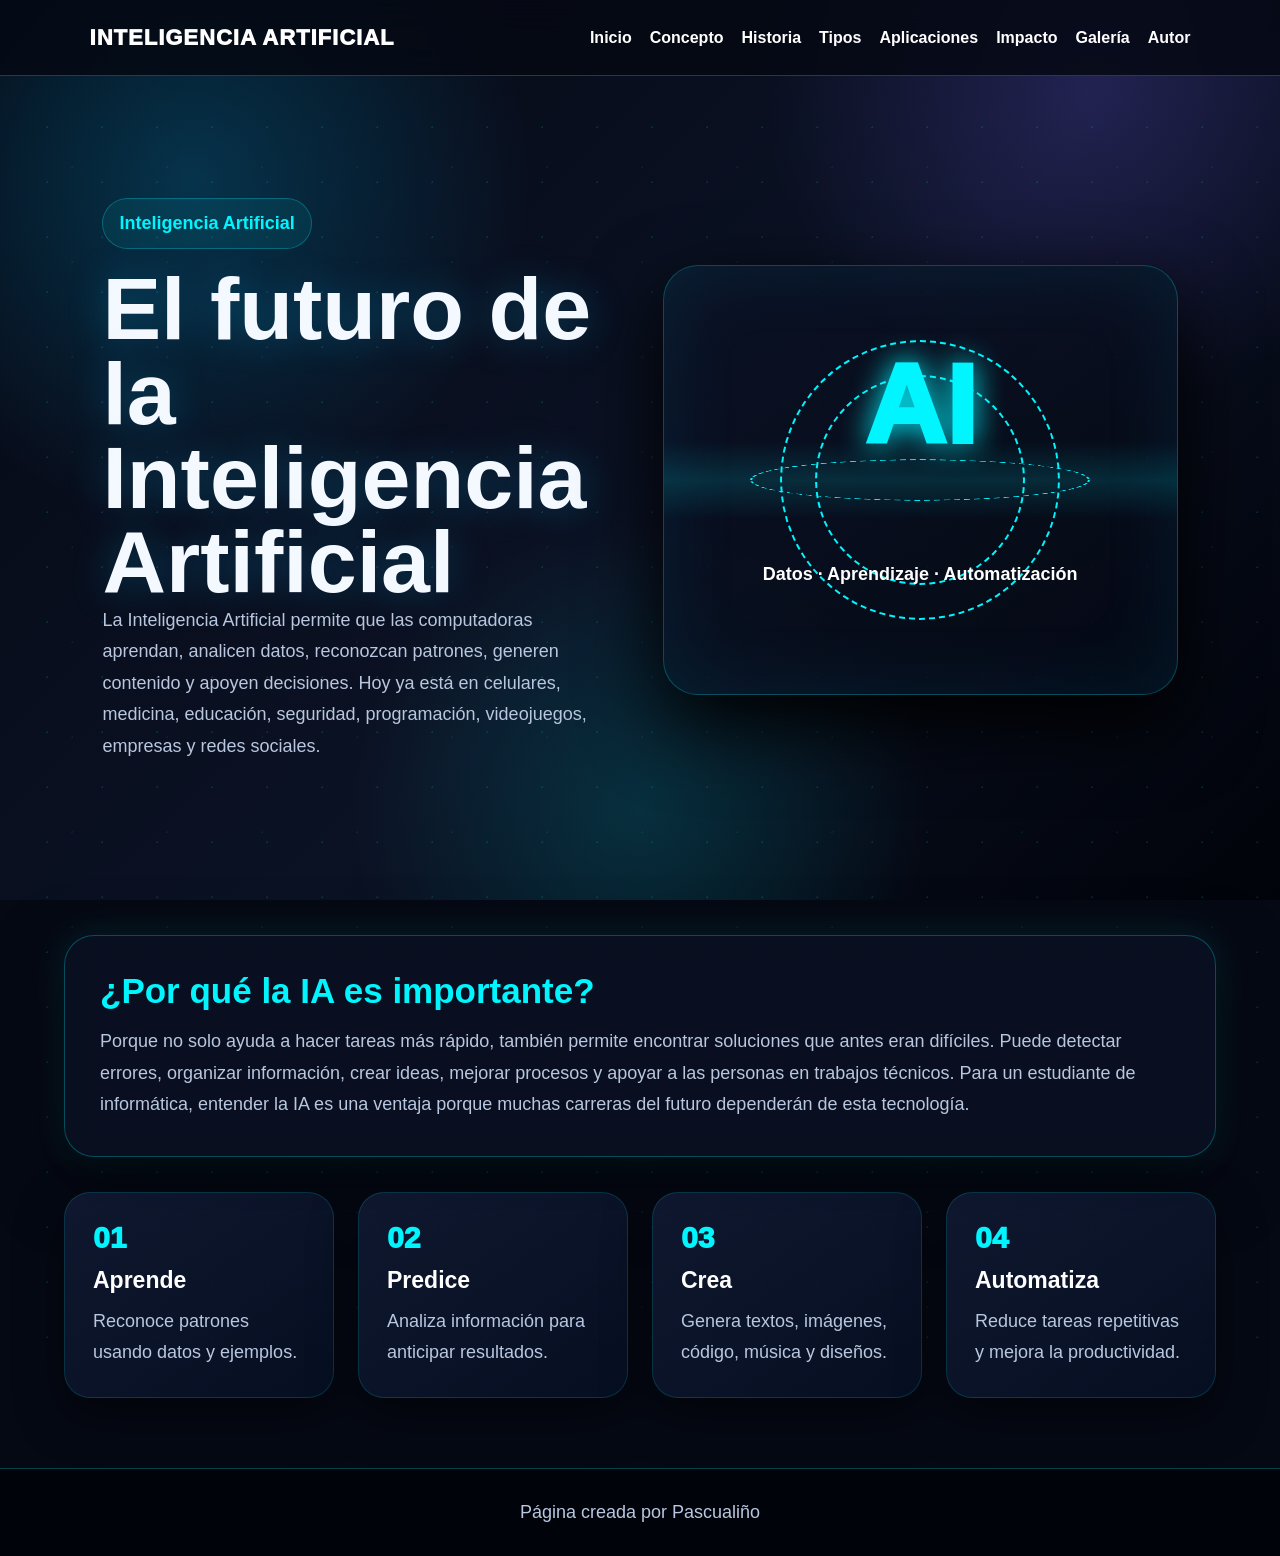
==== index.html @ 3aa1eaab "Add files via upload" ====
<!DOCTYPE html>
<html lang="es">
<head>
  <meta charset="UTF-8">
  <meta name="viewport" content="width=device-width, initial-scale=1.0">
  <title>Inicio | ErickAI</title>
  <link rel="stylesheet" href="estilos.css">
</head>
<body>
<div class="stars"></div>

<nav class="nav">
  <a class="brand" href="index.html">INTELIGENCIA ARTIFICIAL</a>
  <input type="checkbox" id="menu">
  <label for="menu" class="hamb">☰</label>
  <div class="links">
    <a href="index.html">Inicio</a>
    <a href="concepto.html">Concepto</a>
    <a href="historia.html">Historia</a>
    <a href="tipos.html">Tipos</a>
    <a href="aplicaciones.html">Aplicaciones</a>
    <a href="impacto.html">Impacto</a>
    <a href="galeria.html">Galería</a>
    <a href="autor.html">Autor</a>
  </div>
</nav>

<header class="hero">
  <section class="hero-text reveal">
    <p class="tag">Inteligencia Artificial</p>

    
    <h1>El futuro de la Inteligencia Artificial</h1>
    <p class="lead">
      La Inteligencia Artificial permite que las computadoras aprendan, analicen datos,
      reconozcan patrones, generen contenido y apoyen decisiones. Hoy ya está en celulares,
      medicina, educación, seguridad, programación, videojuegos, empresas y redes sociales.
    </p>
  </section>

  <section class="holo reveal">
    <div class="orbit orbit1"></div>
    <div class="orbit orbit2"></div>
    <div class="orbit orbit3"></div>
    <div class="core">AI</div>
    <div class="scan"></div>
    <p>Datos · Aprendizaje · Automatización</p>
  </section>
</header>

<main class="wrap">
  <section class="glass reveal">
    <h2>¿Por qué la IA es importante?</h2>
    <p>
      Porque no solo ayuda a hacer tareas más rápido, también permite encontrar soluciones
      que antes eran difíciles. Puede detectar errores, organizar información, crear ideas,
      mejorar procesos y apoyar a las personas en trabajos técnicos. Para un estudiante de
      informática, entender la IA es una ventaja porque muchas carreras del futuro dependerán
      de esta tecnología.
    </p>
  </section>

  <section class="stats reveal">
    <article><b>01</b><h3>Aprende</h3><p>Reconoce patrones usando datos y ejemplos.</p></article>
    <article><b>02</b><h3>Predice</h3><p>Analiza información para anticipar resultados.</p></article>
    <article><b>03</b><h3>Crea</h3><p>Genera textos, imágenes, código, música y diseños.</p></article>
    <article><b>04</b><h3>Automatiza</h3><p>Reduce tareas repetitivas y mejora la productividad.</p></article>
  </section>
</main>

<footer><p>Página creada por Pascualiño</p></footer>
</body>
</html>
---- estilos.css ----
*{margin:0;padding:0;box-sizing:border-box;font-family:Segoe UI,Arial,sans-serif}
:root{
  --bg:#050914;
  --panel:#0b1224cc;
  --panel2:#111a33;
  --text:#f4f8ff;
  --muted:#b8c7df;
  --blue:#00bfff;
  --cyan:#00f5ff;
  --violet:#7b61ff;
  --silver:#c0c7d1;
  --line:#00f5ff45;
}
body{background:var(--bg);color:var(--text);overflow-x:hidden}
body:before{
  content:"";position:fixed;inset:0;z-index:-4;
  background:radial-gradient(circle at 15% 20%,#00bfff38,transparent 26%),
  radial-gradient(circle at 85% 10%,#7b61ff35,transparent 24%),
  radial-gradient(circle at 50% 90%,#00f5ff25,transparent 28%),
  linear-gradient(135deg,#050914,#0b1224 55%,#01030a);
}
.stars:before,.stars:after{
  content:"";position:fixed;inset:-50%;z-index:-3;
  background-image:radial-gradient(#00f5ff 1px,transparent 1px);
  background-size:55px 55px;opacity:.14;animation:move 22s linear infinite;
}
.stars:after{background-size:95px 95px;opacity:.08;animation-duration:38s}
@keyframes move{to{transform:translate(150px,150px)}}
.nav{
  position:fixed;top:0;left:0;width:100%;height:76px;z-index:50;
  display:flex;justify-content:space-between;align-items:center;padding:0 7%;
  background:#050914d8;border-bottom:1px solid var(--line);backdrop-filter:blur(18px)
}
.brand{color:white;text-decoration:none;font-size:22px;font-weight:1000;letter-spacing:1px}
.brand span{color:var(--cyan);text-shadow:0 0 18px var(--cyan)}
.hex{display:inline-block;animation:pulse 2s infinite}
.links{display:flex;gap:18px}
.links a{color:white;text-decoration:none;font-weight:800;position:relative}
.links a:after{content:"";position:absolute;left:0;bottom:-8px;width:0;height:3px;background:linear-gradient(90deg,var(--cyan),var(--violet));box-shadow:0 0 14px var(--cyan);transition:.3s}
.links a:hover:after{width:100%}
#menu,.hamb{display:none}
.hero{
  min-height:100vh;padding:120px 8% 60px;display:grid;grid-template-columns:1fr 1fr;gap:45px;align-items:center
}
.tag{display:inline-block;color:var(--cyan);border:1px solid var(--line);background:#00f5ff12;padding:9px 16px;border-radius:999px;font-weight:900;margin-bottom:18px}
h1{font-size:clamp(45px,7vw,88px);line-height:.96;text-shadow:0 0 38px #00bfff45}
h2{font-size:35px;color:var(--cyan);margin-bottom:15px}
.lead,p{color:var(--muted);line-height:1.75;font-size:18px}
.buttons{margin-top:32px;display:flex;gap:15px;flex-wrap:wrap}
.btn{padding:15px 28px;border-radius:999px;text-decoration:none;font-weight:900;transition:.3s}
.main{background:linear-gradient(135deg,var(--cyan),var(--blue));color:#03101d;box-shadow:0 0 30px #00f5ff70}
.second{border:1px solid var(--line);color:white;background:#00f5ff10}
.btn:hover{transform:translateY(-6px) scale(1.04)}
.holo{
  height:430px;border:1px solid var(--line);border-radius:35px;display:grid;place-items:center;position:relative;overflow:hidden;
  background:linear-gradient(145deg,#0b1224dd,#050914cc);box-shadow:0 30px 80px #000, inset 0 0 80px #00bfff18
}
.core{font-size:112px;font-weight:1000;color:var(--cyan);text-shadow:0 0 30px var(--cyan);z-index:2;animation:float 3s ease-in-out infinite}
.holo p{z-index:2;margin-top:-90px;color:white;font-weight:800}
.orbit{position:absolute;border:2px dashed #00f5ff;border-radius:50%;animation:spin 8s linear infinite}
.orbit1{width:280px;height:280px}.orbit2{width:210px;height:210px;animation-duration:5s;animation-direction:reverse}.orbit3{width:340px;height:120px;transform:rotateX(70deg);animation-duration:10s}
.scan{position:absolute;width:100%;height:80px;background:linear-gradient(transparent,#00f5ff22,transparent);animation:scan 3s linear infinite}
@keyframes spin{to{transform:rotate(360deg)}}@keyframes float{50%{transform:translateY(-18px)}}@keyframes pulse{50%{transform:scale(1.25)}}@keyframes scan{from{top:-80px}to{top:100%}}
.wrap{width:min(1180px,90%);margin:auto}.page{padding-top:120px}
.glass,.wide{
  background:var(--panel);border:1px solid var(--line);border-radius:30px;padding:35px;margin:35px 0;
  box-shadow:0 25px 70px #0008,0 0 35px #00f5ff20;backdrop-filter:blur(15px)
}
.stats,.cards,.app-grid,.process{display:grid;grid-template-columns:repeat(auto-fit,minmax(240px,1fr));gap:24px;margin:35px 0}
.stats article,.card,.app-grid article,.process div,.timeline article{
  background:linear-gradient(145deg,#111a33dd,#071024dd);border:1px solid #00f5ff26;border-radius:26px;padding:28px;
  transition:.3s;box-shadow:0 18px 45px #0008
}
.stats article:hover,.card:hover,.app-grid article:hover,.process div:hover,.timeline article:hover{
  transform:translateY(-10px);border-color:var(--cyan);box-shadow:0 0 38px #00f5ff40
}
.stats b,.process span,.timeline span{color:var(--cyan);font-size:30px;font-weight:1000}
h3{font-size:23px;margin:12px 0;color:white}
.page-title{text-align:center;margin-bottom:35px}.page-title p{max-width:850px;margin:18px auto 0}
.two{display:grid;grid-template-columns:1fr 1fr;gap:30px;align-items:center}
.two img,.card img{width:100%;height:310px;object-fit:cover;border-radius:24px;border:1px solid var(--line)}
.card img{height:220px;margin-bottom:18px}
.timeline{display:grid;gap:22px}.timeline article{display:grid;grid-template-columns:130px 1fr;gap:20px;align-items:center}
iframe{width:100%;height:430px;border:0;border-radius:24px;margin-top:18px}
table{width:100%;border-collapse:collapse;background:#071024;border-radius:22px;overflow:hidden}
th,td{padding:18px;border:1px solid #00f5ff26;text-align:center;color:var(--muted)}
th{background:linear-gradient(135deg,var(--cyan),var(--blue));color:#03101d;font-size:20px}
.gallery{display:grid;grid-template-columns:repeat(auto-fit,minmax(260px,1fr));gap:24px}
.gallery img{width:100%;height:280px;object-fit:cover;border-radius:26px;border:1px solid var(--line);transition:.3s;box-shadow:0 20px 50px #0008}
.gallery img:hover{transform:scale(1.05) rotate(-1deg);box-shadow:0 0 40px #00f5ff60}
.profile{display:grid;grid-template-columns:260px 1fr;gap:35px;align-items:center}
.photo-card{width:250px;height:320px;border-radius:32px;overflow:hidden;border:2px solid var(--cyan);box-shadow:0 0 45px #00f5ff55;position:relative}
.photo-card:after{content:"";position:absolute;inset:0;background:linear-gradient(transparent,#00f5ff22)}
.photo-card img{width:100%;height:100%;object-fit:cover}
.profile h2{font-size:40px;color:var(--cyan);margin-bottom:10px}
.reveal{animation:appear .8s ease both}
@keyframes appear{from{opacity:0;transform:translateY(35px)}to{opacity:1;transform:translateY(0)}}
footer{margin-top:70px;padding:40px 8%;background:#01030a;border-top:1px solid var(--line);color:var(--muted);text-align:center}
footer h3{color:var(--cyan);font-size:28px}
@media(max-width:850px){
  .hero,.two,.profile{grid-template-columns:1fr;text-align:center}.holo{height:340px}
  .hamb{display:block;font-size:32px}.links{display:none;position:absolute;top:76px;left:0;width:100%;background:#050914;flex-direction:column;align-items:center;padding:25px;border-bottom:1px solid var(--line)}
  #menu:checked~.links{display:flex}.timeline article{grid-template-columns:1fr;text-align:center}.photo-card{margin:auto}
}
/* Ajustes finales solicitados */
.brand .hex{display:none!important;}
footer h3{display:none!important;}
footer{padding:28px 8%!important;}
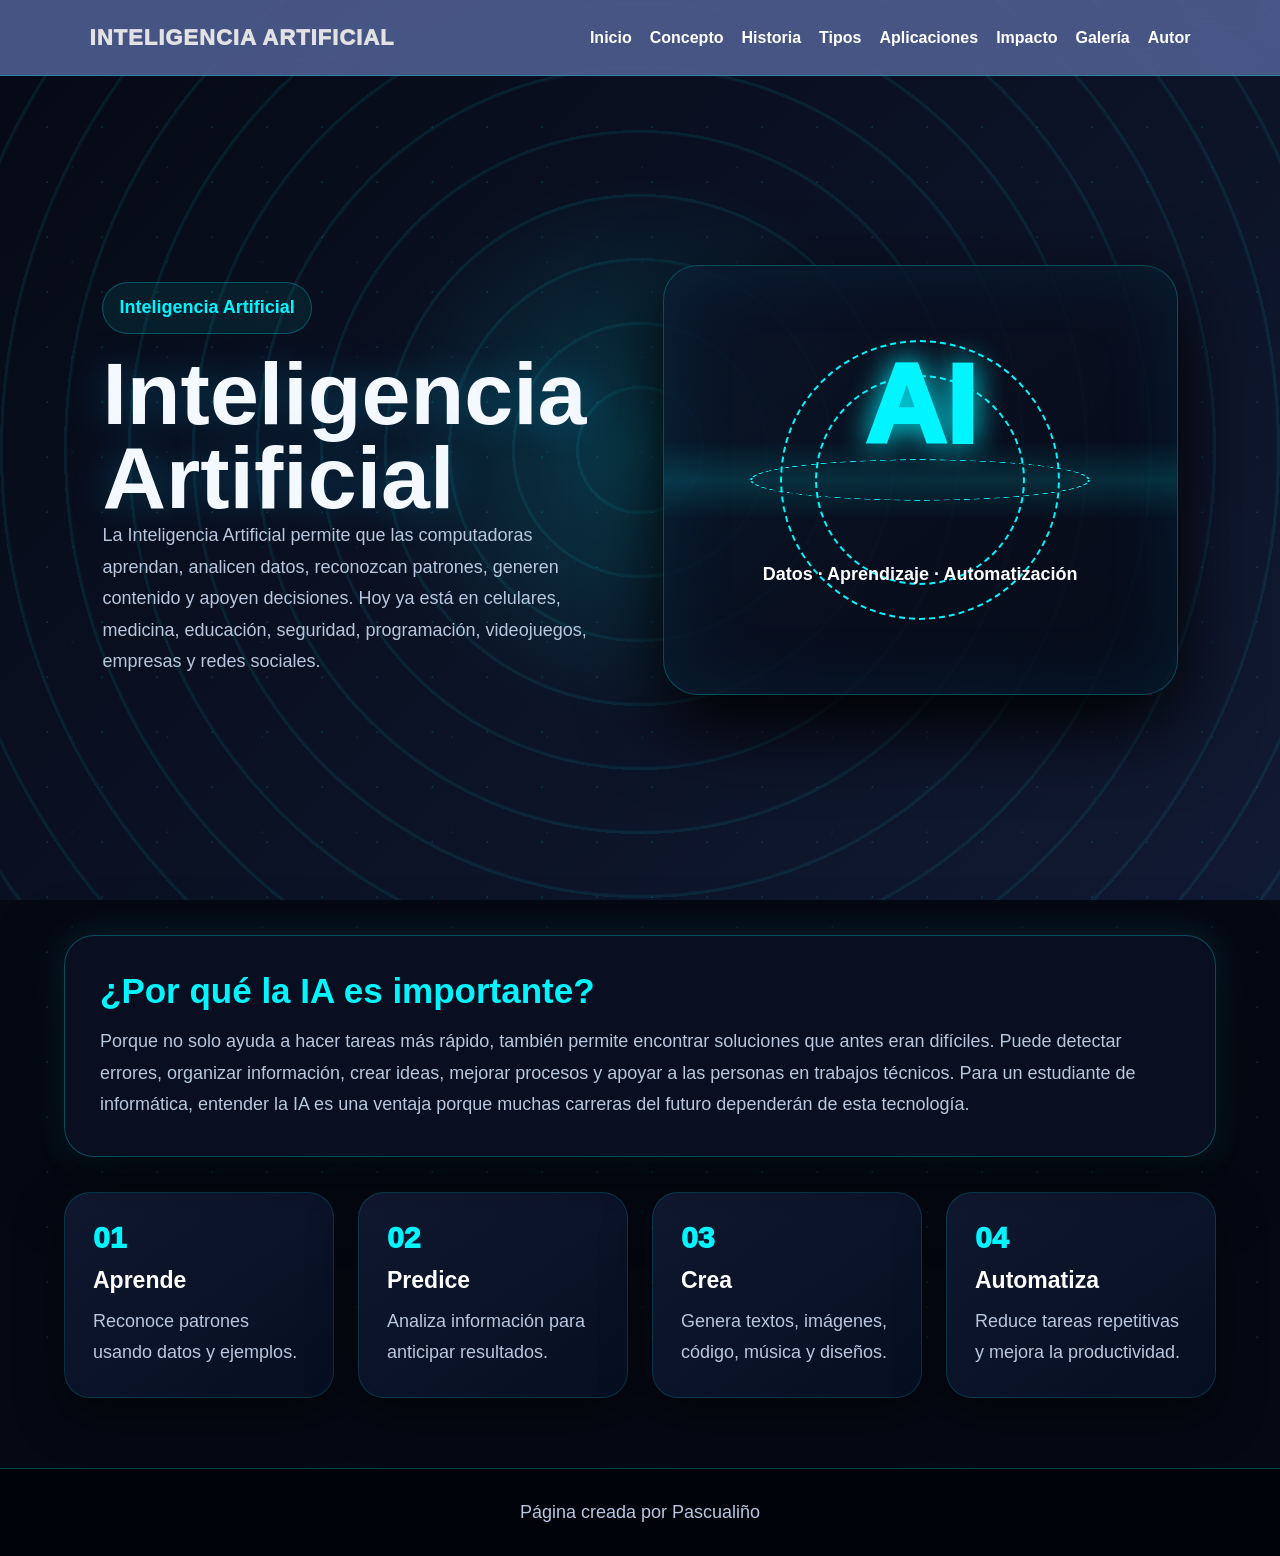
==== commit 45b30940: "Add files via upload" ====
--- a/index.html
+++ b/index.html
@@ -3,8 +3,10 @@
 <head>
   <meta charset="UTF-8">
   <meta name="viewport" content="width=device-width, initial-scale=1.0">
-  <title>Inicio | ErickAI</title>
+  <title>Inicio | Erick</title>
   <link rel="stylesheet" href="estilos.css">
+<link rel="shortcut icon" href="agua.jpeg" type="image/jpeg" />
+
 </head>
 <body>
 <div class="stars"></div>
@@ -30,7 +32,8 @@
     <p class="tag">Inteligencia Artificial</p>
 
     
-    <h1>El futuro de la Inteligencia Artificial</h1>
+    <h1> Inteligencia Artificial</h1>
+
     <p class="lead">
       La Inteligencia Artificial permite que las computadoras aprendan, analicen datos,
       reconozcan patrones, generen contenido y apoyen decisiones. Hoy ya está en celulares,
--- a/estilos.css
+++ b/estilos.css
@@ -1,108 +1,568 @@
-*{margin:0;padding:0;box-sizing:border-box;font-family:Segoe UI,Arial,sans-serif}
-:root{
-  --bg:#050914;
-  --panel:#0b1224cc;
-  --panel2:#111a33;
-  --text:#f4f8ff;
-  --muted:#b8c7df;
-  --blue:#00bfff;
-  --cyan:#00f5ff;
-  --violet:#7b61ff;
-  --silver:#c0c7d1;
-  --line:#00f5ff45;
-}
-body{background:var(--bg);color:var(--text);overflow-x:hidden}
+* {
+    margin:0;
+    padding:0;
+    box-sizing:border-box;
+    font-family:Segoe UI,Arial,sans-serif
+}
+
+:root {
+    --bg:#050914;
+    --panel:#0b1224cc;
+    --panel2:#111a33;
+    --text:#f4f8ff;
+    --muted:#b8c7df;
+    --blue:#00bfff;
+    --cyan:#00f5ff;
+    --violet:#7b61ff;
+    --silver:#c0c7d1;
+    --line:#00f5ff45;
+}
+
+body {
+    background:var(--bg);
+    color:var(--text);
+    overflow-x:hidden
+}
+
 body:before{
-  content:"";position:fixed;inset:0;z-index:-4;
-  background:radial-gradient(circle at 15% 20%,#00bfff38,transparent 26%),
-  radial-gradient(circle at 85% 10%,#7b61ff35,transparent 24%),
-  radial-gradient(circle at 50% 90%,#00f5ff25,transparent 28%),
-  linear-gradient(135deg,#050914,#0b1224 55%,#01030a);
-}
-.stars:before,.stars:after{
-  content:"";position:fixed;inset:-50%;z-index:-3;
-  background-image:radial-gradient(#00f5ff 1px,transparent 1px);
-  background-size:55px 55px;opacity:.14;animation:move 22s linear infinite;
-}
-.stars:after{background-size:95px 95px;opacity:.08;animation-duration:38s}
-@keyframes move{to{transform:translate(150px,150px)}}
-.nav{
-  position:fixed;top:0;left:0;width:100%;height:76px;z-index:50;
-  display:flex;justify-content:space-between;align-items:center;padding:0 7%;
-  background:#050914d8;border-bottom:1px solid var(--line);backdrop-filter:blur(18px)
-}
-.brand{color:white;text-decoration:none;font-size:22px;font-weight:1000;letter-spacing:1px}
-.brand span{color:var(--cyan);text-shadow:0 0 18px var(--cyan)}
-.hex{display:inline-block;animation:pulse 2s infinite}
-.links{display:flex;gap:18px}
-.links a{color:white;text-decoration:none;font-weight:800;position:relative}
-.links a:after{content:"";position:absolute;left:0;bottom:-8px;width:0;height:3px;background:linear-gradient(90deg,var(--cyan),var(--violet));box-shadow:0 0 14px var(--cyan);transition:.3s}
-.links a:hover:after{width:100%}
-#menu,.hamb{display:none}
-.hero{
-  min-height:100vh;padding:120px 8% 60px;display:grid;grid-template-columns:1fr 1fr;gap:45px;align-items:center
-}
-.tag{display:inline-block;color:var(--cyan);border:1px solid var(--line);background:#00f5ff12;padding:9px 16px;border-radius:999px;font-weight:900;margin-bottom:18px}
-h1{font-size:clamp(45px,7vw,88px);line-height:.96;text-shadow:0 0 38px #00bfff45}
-h2{font-size:35px;color:var(--cyan);margin-bottom:15px}
-.lead,p{color:var(--muted);line-height:1.75;font-size:18px}
-.buttons{margin-top:32px;display:flex;gap:15px;flex-wrap:wrap}
-.btn{padding:15px 28px;border-radius:999px;text-decoration:none;font-weight:900;transition:.3s}
-.main{background:linear-gradient(135deg,var(--cyan),var(--blue));color:#03101d;box-shadow:0 0 30px #00f5ff70}
-.second{border:1px solid var(--line);color:white;background:#00f5ff10}
-.btn:hover{transform:translateY(-6px) scale(1.04)}
-.holo{
-  height:430px;border:1px solid var(--line);border-radius:35px;display:grid;place-items:center;position:relative;overflow:hidden;
-  background:linear-gradient(145deg,#0b1224dd,#050914cc);box-shadow:0 30px 80px #000, inset 0 0 80px #00bfff18
-}
-.core{font-size:112px;font-weight:1000;color:var(--cyan);text-shadow:0 0 30px var(--cyan);z-index:2;animation:float 3s ease-in-out infinite}
-.holo p{z-index:2;margin-top:-90px;color:white;font-weight:800}
-.orbit{position:absolute;border:2px dashed #00f5ff;border-radius:50%;animation:spin 8s linear infinite}
-.orbit1{width:280px;height:280px}.orbit2{width:210px;height:210px;animation-duration:5s;animation-direction:reverse}.orbit3{width:340px;height:120px;transform:rotateX(70deg);animation-duration:10s}
-.scan{position:absolute;width:100%;height:80px;background:linear-gradient(transparent,#00f5ff22,transparent);animation:scan 3s linear infinite}
-@keyframes spin{to{transform:rotate(360deg)}}@keyframes float{50%{transform:translateY(-18px)}}@keyframes pulse{50%{transform:scale(1.25)}}@keyframes scan{from{top:-80px}to{top:100%}}
-.wrap{width:min(1180px,90%);margin:auto}.page{padding-top:120px}
-.glass,.wide{
-  background:var(--panel);border:1px solid var(--line);border-radius:30px;padding:35px;margin:35px 0;
-  box-shadow:0 25px 70px #0008,0 0 35px #00f5ff20;backdrop-filter:blur(15px)
-}
-.stats,.cards,.app-grid,.process{display:grid;grid-template-columns:repeat(auto-fit,minmax(240px,1fr));gap:24px;margin:35px 0}
-.stats article,.card,.app-grid article,.process div,.timeline article{
-  background:linear-gradient(145deg,#111a33dd,#071024dd);border:1px solid #00f5ff26;border-radius:26px;padding:28px;
-  transition:.3s;box-shadow:0 18px 45px #0008
-}
-.stats article:hover,.card:hover,.app-grid article:hover,.process div:hover,.timeline article:hover{
-  transform:translateY(-10px);border-color:var(--cyan);box-shadow:0 0 38px #00f5ff40
-}
-.stats b,.process span,.timeline span{color:var(--cyan);font-size:30px;font-weight:1000}
-h3{font-size:23px;margin:12px 0;color:white}
-.page-title{text-align:center;margin-bottom:35px}.page-title p{max-width:850px;margin:18px auto 0}
-.two{display:grid;grid-template-columns:1fr 1fr;gap:30px;align-items:center}
-.two img,.card img{width:100%;height:310px;object-fit:cover;border-radius:24px;border:1px solid var(--line)}
-.card img{height:220px;margin-bottom:18px}
-.timeline{display:grid;gap:22px}.timeline article{display:grid;grid-template-columns:130px 1fr;gap:20px;align-items:center}
-iframe{width:100%;height:430px;border:0;border-radius:24px;margin-top:18px}
-table{width:100%;border-collapse:collapse;background:#071024;border-radius:22px;overflow:hidden}
-th,td{padding:18px;border:1px solid #00f5ff26;text-align:center;color:var(--muted)}
-th{background:linear-gradient(135deg,var(--cyan),var(--blue));color:#03101d;font-size:20px}
-.gallery{display:grid;grid-template-columns:repeat(auto-fit,minmax(260px,1fr));gap:24px}
-.gallery img{width:100%;height:280px;object-fit:cover;border-radius:26px;border:1px solid var(--line);transition:.3s;box-shadow:0 20px 50px #0008}
-.gallery img:hover{transform:scale(1.05) rotate(-1deg);box-shadow:0 0 40px #00f5ff60}
-.profile{display:grid;grid-template-columns:260px 1fr;gap:35px;align-items:center}
-.photo-card{width:250px;height:320px;border-radius:32px;overflow:hidden;border:2px solid var(--cyan);box-shadow:0 0 45px #00f5ff55;position:relative}
-.photo-card:after{content:"";position:absolute;inset:0;background:linear-gradient(transparent,#00f5ff22)}
-.photo-card img{width:100%;height:100%;object-fit:cover}
-.profile h2{font-size:40px;color:var(--cyan);margin-bottom:10px}
-.reveal{animation:appear .8s ease both}
-@keyframes appear{from{opacity:0;transform:translateY(35px)}to{opacity:1;transform:translateY(0)}}
-footer{margin-top:70px;padding:40px 8%;background:#01030a;border-top:1px solid var(--line);color:var(--muted);text-align:center}
-footer h3{color:var(--cyan);font-size:28px}
-@media(max-width:850px){
-  .hero,.two,.profile{grid-template-columns:1fr;text-align:center}.holo{height:340px}
-  .hamb{display:block;font-size:32px}.links{display:none;position:absolute;top:76px;left:0;width:100%;background:#050914;flex-direction:column;align-items:center;padding:25px;border-bottom:1px solid var(--line)}
-  #menu:checked~.links{display:flex}.timeline article{grid-template-columns:1fr;text-align:center}.photo-card{margin:auto}
-}
+    content:"";
+    position:fixed;
+    inset:0;
+    z-index:-4;
+
+    background:
+    radial-gradient(circle at center,
+    rgba(0,245,255,.18),
+    transparent 35%),
+
+    repeating-radial-gradient(
+        circle at center,
+        transparent 0,
+        transparent 60px,
+        rgba(0,245,255,.08) 62px,
+        rgba(0,245,255,.08) 64px
+    ),
+
+    linear-gradient(
+        135deg,
+        #050914,
+        #0b1224,
+        #111a33
+    );
+}
+
+.stars:before,.stars:after {
+    content:"";
+    position:fixed;
+    inset:-50%;
+    z-index:-3;
+    background-image:radial-gradient(#00f5ff 1px,transparent 1px);
+    background-size:55px 55px;
+    opacity:.14;
+    animation:move 22s linear infinite;
+}
+
+.stars:after {
+    background-size:95px 95px;
+    opacity:.08;
+    animation-duration:38s
+}
+
+@keyframes move {
+    to {
+        transform:translate(150px,150px)
+    }
+}
+
+.nav {
+    position:fixed;
+    top:0;
+    left:0;
+    width:100%;
+    height:76px;
+    z-index:50;
+    display:flex;
+    justify-content:space-between;
+    align-items:center;
+    padding:0 7%;
+    background:#536398d8;
+    border-bottom:1px solid var(--line);
+    backdrop-filter:blur(18px)
+}
+  
+
+.brand {
+    color:rgb(226, 226, 228);
+    text-decoration:none;
+    font-size:22px;
+    font-weight:1000;
+    letter-spacing:1px
+}
+
+.brand span {
+    color:var(--cyan);
+    text-shadow:0 0 18px var(--cyan)
+}
+
+.hex {
+    display:inline-block;
+    animation:pulse 2s infinite
+}
+
+.links {
+    display:flex;
+    gap:18px
+}
+
+.links a {
+    color:white;
+    text-decoration:none;
+    font-weight:800;
+    position:relative
+}
+
+.links a:after {
+    content:"";
+    position:absolute;
+    left:0;
+    bottom:-8px;
+    width:0;
+    height:3px;
+    background:linear-gradient(90deg,var(--cyan),var(--violet));
+    box-shadow:0 0 14px var(--cyan);
+    transition:.3s
+}
+
+.links a:hover:after {
+    width:100%
+}
+
+#menu,.hamb {
+    display:none
+}
+
+.hero {
+    min-height:100vh;
+    padding:120px 8% 60px;
+    display:grid;
+    grid-template-columns:1fr 1fr;
+    gap:45px;
+    align-items:center
+}
+
+.tag {
+    display:inline-block;
+    color:var(--cyan);
+    border:1px solid var(--line);
+    background:#00f5ff12;
+    padding:9px 16px;
+    border-radius:999px;
+    font-weight:900;
+    margin-bottom:18px
+}
+
+h1 {
+    font-size:clamp(45px,7vw,88px);
+    line-height:.96;
+    text-shadow:0 0 38px #00bfff45
+}
+
+h2 {
+    font-size:35px;
+    color:var(--cyan);
+    margin-bottom:15px
+}
+
+.lead,p {
+    color:var(--muted);
+    line-height:1.75;
+    font-size:18px
+}
+
+.buttons {
+    margin-top:32px;
+    display:flex;
+    gap:15px;
+    flex-wrap:wrap
+}
+
+.btn {
+    padding:15px 28px;
+    border-radius:999px;
+    text-decoration:none;
+    font-weight:900;
+    transition:.3s
+}
+
+.main {
+    background:linear-gradient(135deg,var(--cyan),var(--blue));
+    color:#03101d;
+    box-shadow:0 0 30px #00f5ff70
+}
+
+.second {
+    border:1px solid var(--line);
+    color:white;
+    background:#00f5ff10
+}
+
+.btn:hover {
+    transform:translateY(-6px) scale(1.04)
+}
+
+.holo {
+    height:430px;
+    border:1px solid var(--line);
+    border-radius:35px;
+    display:grid;
+    place-items:center;
+    position:relative;
+    overflow:hidden;
+    background:linear-gradient(145deg,#0b1224dd,#050914cc);
+    box-shadow:0 30px 80px #000, inset 0 0 80px #00bfff18
+}
+
+.core {
+    font-size:112px;
+    font-weight:1000;
+    color:var(--cyan);
+    text-shadow:0 0 30px var(--cyan);
+    z-index:2;
+    animation:float 3s ease-in-out infinite
+}
+
+.holo p {
+    z-index:2;
+    margin-top:-90px;
+    color:white;
+    font-weight:800
+}
+
+.orbit {
+    position:absolute;
+    border:2px dashed #00f5ff;
+    border-radius:50%;
+    animation:spin 8s linear infinite
+}
+
+.orbit1 {
+    width:280px;
+    height:280px
+}
+
+.orbit2 {
+    width:210px;
+    height:210px;
+    animation-duration:5s;
+    animation-direction:reverse
+}
+
+.orbit3 {
+    width:340px;
+    height:120px;
+    transform:rotateX(70deg);
+    animation-duration:10s
+}
+
+.scan {
+    position:absolute;
+    width:100%;
+    height:80px;
+    background:linear-gradient(transparent,#00f5ff22,transparent);
+    animation:scan 3s linear infinite
+}
+
+@keyframes spin {
+    to {
+        transform:rotate(360deg)
+    }
+}
+
+@keyframes float {
+    50% {
+        transform:translateY(-18px)
+    }
+}
+
+@keyframes pulse {
+    50% {
+        transform:scale(1.25)
+    }
+}
+
+@keyframes scan {
+    from {
+        top:-80px
+    }
+
+    to {
+        top:100%
+    }
+}
+
+.wrap {
+    width:min(1180px,90%);
+    margin:auto
+}
+
+.page {
+    padding-top:120px
+}
+
+.glass,.wide {
+    background:var(--panel);
+    border:1px solid var(--line);
+    border-radius:30px;
+    padding:35px;
+    margin:35px 0;
+    box-shadow:0 25px 70px #0008,0 0 35px #00f5ff20;
+    backdrop-filter:blur(15px)
+}
+
+.stats,.cards,.app-grid,.process {
+    display:grid;
+    grid-template-columns:repeat(auto-fit,minmax(240px,1fr));
+    gap:24px;
+    margin:35px 0
+}
+
+.stats article,.card,.app-grid article,.process div,.timeline article {
+    background:linear-gradient(145deg,#111a33dd,#071024dd);
+    border:1px solid #00f5ff26;
+    border-radius:26px;
+    padding:28px;
+    transition:.3s;
+    box-shadow:0 18px 45px #0008
+}
+
+.stats article:hover,.card:hover,.app-grid article:hover,.process div:hover,.timeline article:hover {
+    transform:translateY(-10px);
+    border-color:var(--cyan);
+    box-shadow:0 0 38px #00f5ff40
+}
+
+.stats b,.process span,.timeline span {
+    color:var(--cyan);
+    font-size:30px;
+    font-weight:1000
+}
+
+h3 {
+    font-size:23px;
+    margin:12px 0;
+    color:white
+}
+
+.page-title {
+    text-align:center;
+    margin-bottom:35px
+}
+
+.page-title p {
+    max-width:850px;
+    margin:18px auto 0
+}
+
+.two {
+    display:grid;
+    grid-template-columns:1fr 1fr;
+    gap:30px;
+    align-items:center
+}
+
+.two img,.card img {
+    width:100%;
+    height:310px;
+    object-fit:cover;
+    border-radius:24px;
+    border:1px solid var(--line)
+}
+
+.card img {
+    height:220px;
+    margin-bottom:18px
+}
+
+.timeline {
+    display:grid;
+    gap:22px
+}
+
+.timeline article {
+    display:grid;
+    grid-template-columns:130px 1fr;
+    gap:20px;
+    align-items:center
+}
+
+iframe {
+    width:100%;
+    height:430px;
+    border:0;
+    border-radius:24px;
+    margin-top:18px
+}
+
+table {
+    width:100%;
+    border-collapse:collapse;
+    background:#071024;
+    border-radius:22px;
+    overflow:hidden
+}
+
+th,td {
+    padding:18px;
+    border:1px solid #00f5ff26;
+    text-align:center;
+    color:var(--muted)
+}
+
+th {
+    background:linear-gradient(135deg,var(--cyan),var(--blue));
+    color:#03101d;
+    font-size:20px
+}
+
+.gallery {
+    display:grid;
+    grid-template-columns:repeat(auto-fit,minmax(260px,1fr));
+    gap:24px
+}
+
+.gallery img {
+    width:100%;
+    height:280px;
+    object-fit:cover;
+    border-radius:26px;
+    border:1px solid var(--line);
+    transition:.3s;
+    box-shadow:0 20px 50px #0008
+}
+
+.gallery img:hover {
+    transform:scale(1.05) rotate(-1deg);
+    box-shadow:0 0 40px #00f5ff60
+}
+
+.profile {
+    display:grid;
+    grid-template-columns:260px 1fr;
+    gap:35px;
+    align-items:center
+}
+
+.photo-card {
+    width:250px;
+    height:320px;
+    border-radius:32px;
+    overflow:hidden;
+    border:2px solid var(--cyan);
+    box-shadow:0 0 45px #00f5ff55;
+    position:relative
+}
+
+.photo-card:after {
+    content:"";
+    position:absolute;
+    inset:0;
+    background:linear-gradient(transparent,#00f5ff22)
+}
+
+.photo-card img {
+    width:100%;
+    height:100%;
+    object-fit:cover
+}
+
+.profile h2 {
+    font-size:40px;
+    color:var(--cyan);
+    margin-bottom:10px
+}
+
+.reveal {
+    animation:appear .8s ease both
+}
+
+@keyframes appear {
+    from {
+        opacity:0;
+        transform:translateY(35px)
+    }
+
+    to {
+        opacity:1;
+        transform:translateY(0)
+    }
+}
+
+footer {
+    margin-top:70px;
+    padding:40px 8%;
+    background:#01030a;
+    border-top:1px solid var(--line);
+    color:var(--muted);
+    text-align:center
+}
+
+footer h3 {
+    color:var(--cyan);
+    font-size:28px
+}
+
+@media(max-width:850px) {
+    .hero,.two,.profile {
+        grid-template-columns:1fr;
+        text-align:center
+    }
+
+    .holo {
+        height:340px
+    }
+
+    .hamb {
+        display:block;
+        font-size:32px
+    }
+
+    .links {
+        display:none;
+        position:absolute;
+        top:76px;
+        left:0;
+        width:100%;
+        background:#050914;
+        flex-direction:column;
+        align-items:center;
+        padding:25px;
+        border-bottom:1px solid var(--line)
+    }
+
+    #menu:checked~.links {
+        display:flex
+    }
+
+    .timeline article {
+        grid-template-columns:1fr;
+        text-align:center
+    }
+
+    .photo-card {
+        margin:auto
+    }
+}
+
 /* Ajustes finales solicitados */
-.brand .hex{display:none!important;}
-footer h3{display:none!important;}
-footer{padding:28px 8%!important;}
+
+.brand .hex {
+    display:none!important;
+}
+
+footer h3 {
+    display:none!important;
+}
+
+footer {
+    padding:28px 8%!important;
+}
